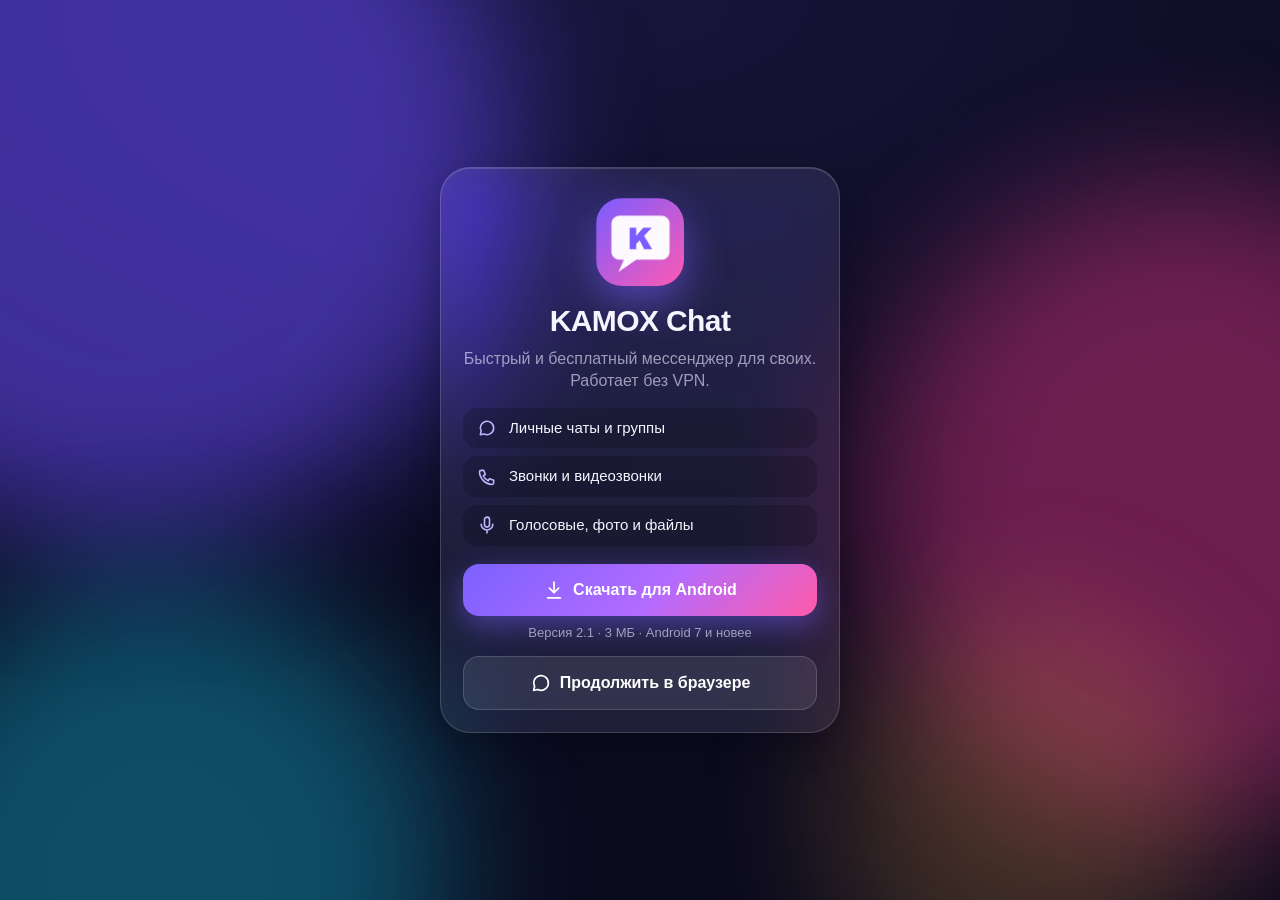
==== chat/index.html @ b4420bf5 "KAMOX Chat APK 2.1: Android находит iPhone-сервер школьного чата; кнопка «Чат без интернета» в iPhon" ====
<!doctype html>
<html lang="ru">
<head>
<meta charset="utf-8">
<meta name="viewport" content="width=device-width, initial-scale=1, viewport-fit=cover, interactive-widget=resizes-content">
<title>KAMOX Chat</title>
<meta name="theme-color" content="#0b0b1e">
<link rel="manifest" href="manifest.webmanifest">
<link rel="icon" href="icon-192.png">
<link rel="apple-touch-icon" href="icon-180.png">
<meta name="apple-mobile-web-app-capable" content="yes">
<meta name="mobile-web-app-capable" content="yes">
<meta name="apple-mobile-web-app-status-bar-style" content="black-translucent">
<meta name="apple-mobile-web-app-title" content="KAMOX Chat">
<link rel="stylesheet" href="app.css">
</head>
<body>
<!-- переливающийся фон -->
<div class="bg" aria-hidden="true"><i class="b1"></i><i class="b2"></i><i class="b3"></i><i class="b4"></i></div>

<!-- Начальный экран: веб или приложение -->
<section id="sWelcome" class="screen hidden">
  <div class="auth glass welcome">
    <div class="logo"><img src="icon-192.png" alt=""></div>
    <h1>KAMOX Chat</h1>
    <p class="muted">Быстрый и бесплатный мессенджер для своих. Работает без VPN.</p>
    <ul class="feats">
      <li><i data-ic="chat"></i>Личные чаты и группы</li>
      <li><i data-ic="phone"></i>Звонки и видеозвонки</li>
      <li><i data-ic="mic"></i>Голосовые, фото и файлы</li>
    </ul>
    <div id="wAndroid">
      <a class="btn" id="wApk" href="kamox-chat.apk" download="kamox-chat.apk" type="application/vnd.android.package-archive"><i data-ic="download"></i>Скачать для Android</a>
      <p class="muted small">Версия 2.1 · 3 МБ · Android 7 и новее</p>
      <div class="tip glass hidden" id="wInApp"><span class="grow">Вы открыли сайт внутри другого приложения — оно может не дать скачать файл. Откройте в Chrome:</span><a class="chip on" id="wChrome" href="#">Открыть</a></div>
      <ol class="steps hidden" id="wSteps">
        <li>Откройте скачанный файл <b>kamox-chat.apk</b> (шторка уведомлений или «Загрузки»)</li>
        <li>Если спросит — разрешите установку из этого источника</li>
        <li>Если появится Play Protect — «Подробнее» → «Всё равно установить»</li>
      </ol>
    </div>
    <p class="muted small hidden" id="wIos"><i data-ic="share"></i> На iPhone: «Поделиться» → «На экран Домой»</p>
    <button class="btn ghost" id="wWeb"><i data-ic="chat"></i>Продолжить в браузере</button>
  </div>
</section>

<!-- Аккаунт заблокирован -->
<section id="sBanned" class="screen hidden">
  <div class="auth glass">
    <div class="logo bannedIc"><i data-ic="block"></i></div>
    <h1>Аккаунт заблокирован</h1>
    <p class="muted">Администратор KAMOX Chat заблокировал этот аккаунт. Войти в него пока нельзя.</p>
    <button class="btn ghost" id="bannedOk">Понятно</button>
  </div>
</section>

<!-- Вход и регистрация -->
<section id="sAuth" class="screen hidden">
  <div class="auth glass">
    <div class="logo"><img src="icon-192.png" alt=""></div>
    <h1>KAMOX Chat</h1>
    <p class="muted">Мессенджер для своих</p>
    <div class="seg"><button class="segBtn on" data-mode="login">Вход</button><button class="segBtn" data-mode="register">Регистрация</button><span class="segThumb"></span></div>
    <form id="authForm" novalidate>
      <label><span>Ник</span><input id="aUser" autocomplete="username" autocapitalize="none" spellcheck="false" placeholder="например: ilya_2012" required></label>
      <label class="regOnly"><span>Имя</span><input id="aName" placeholder="как вас показывать" maxlength="40"></label>
      <label><span>Пароль</span><input id="aPass" type="password" autocomplete="current-password" minlength="6" required></label>
      <button class="btn" id="aBtn">Войти</button>
      <p class="err" id="aErr"></p>
    </form>
    <a class="btn ghost hidden" id="apkLink" href="kamox-chat.apk" download><i data-ic="download"></i>Скачать приложение для Android</a>
    <p class="muted small hidden" id="iosHint"><i data-ic="share"></i> На iPhone: «Поделиться» → «На экран Домой»</p>
    <button class="linkBtn small muted hidden" id="toWelcome">Скачать приложение · другие способы</button>
  </div>
</section>

<!-- Список чатов -->
<section id="sChats" class="screen hidden">
  <header class="top glass">
    <button class="avatarBtn" id="meBtn" aria-label="Профиль"></button>
    <h2>Чаты</h2>
    <button class="icon" id="newChatBtn" aria-label="Новый чат"><i data-ic="edit"></i></button>
  </header>
  <div class="list" id="chatScroll">
    <div id="notifTip" class="tip glass hidden"><i data-ic="bell"></i><span class="grow">Включите уведомления, чтобы не пропускать сообщения</span><button class="chip on" id="notifGo">Включить</button></div>
    <div id="installTip" class="tip glass hidden"></div>
    <div id="chatList"></div>
    <div id="emptyChats" class="empty hidden"><div class="emptyIc"><i data-ic="chat"></i></div><p>Пока нет чатов</p><span class="muted">Нажмите на карандаш вверху, чтобы найти друга по нику</span></div>
  </div>
</section>

<!-- Новый чат / группа -->
<section id="sNew" class="screen hidden">
  <header class="top glass">
    <button class="icon" data-back aria-label="Назад"><i data-ic="back"></i></button>
    <h2 id="newTitle">Новый чат</h2>
    <button class="icon accent hidden" id="groupNext" aria-label="Создать группу"><i data-ic="check"></i></button>
  </header>
  <div class="pad">
    <label class="search glass"><i data-ic="search"></i><input id="userSearch" placeholder="Поиск по нику" autocapitalize="none" spellcheck="false"></label>
    <button class="rowBtn glass" id="groupMode"><span class="rowIc"><i data-ic="users"></i></span><span class="grow">Создать группу</span><i data-ic="next" class="dim"></i></button>
    <input id="groupTitle" class="field glass hidden" placeholder="Название группы" maxlength="40">
    <div id="picked" class="picked"></div>
  </div>
  <div id="userList" class="list"></div>
</section>

<!-- Переписка -->
<section id="sChat" class="screen hidden">
  <header class="top glass">
    <button class="icon" data-back aria-label="Назад"><i data-ic="back"></i></button>
    <div class="chatHead" id="chatHead"></div>
    <button class="icon" id="callAudio" aria-label="Аудиозвонок"><i data-ic="phone"></i></button>
    <button class="icon" id="callVideo" aria-label="Видеозвонок"><i data-ic="video"></i></button>
  </header>
  <div id="msgs" class="msgs"></div>
  <div class="composer" id="composer">
    <button class="icon glass" id="attachBtn" aria-label="Прикрепить"><i data-ic="clip"></i></button>
    <input type="file" id="fileInput" hidden>
    <div class="inputWrap glass"><textarea id="msgInput" rows="1" placeholder="Сообщение"></textarea></div>
    <button class="icon send" id="sendBtn" aria-label="Отправить"><i data-ic="send"></i></button>
    <button class="icon glass" id="noteBtn" aria-label="Кружок"><i data-ic="circle"></i></button>
    <button class="icon glass" id="micBtn" aria-label="Голосовое"><i data-ic="mic"></i></button>
  </div>
  <div class="composer hidden" id="recBar">
    <button class="icon glass" id="recCancel" aria-label="Отмена"><i data-ic="trash"></i></button>
    <div class="inputWrap glass recInfo"><span class="recDot"></span><span id="recTime">0:00</span><span class="wave"><i></i><i></i><i></i><i></i><i></i><i></i><i></i></span></div>
    <button class="icon send" id="recSend" aria-label="Отправить"><i data-ic="send"></i></button>
  </div>
</section>

<!-- Настройки -->
<section id="sProfile" class="screen hidden">
  <header class="top glass">
    <button class="icon" data-back aria-label="Назад"><i data-ic="back"></i></button>
    <h2>Настройки</h2><span class="icon"></span>
  </header>
  <div class="pad center settings">
    <button class="bigAvatar" id="pAvatar"></button>
    <button class="chip" id="pAvatarBtn"><i data-ic="camera"></i>Сменить фото</button>
    <input type="file" id="avatarInput" accept="image/*" hidden>

    <p class="secTitle">Профиль</p>
    <div class="card glass">
      <label class="fieldLabel">Имя<input id="pName" class="field" maxlength="40"></label>
      <p class="muted small" id="pUser"></p>
      <label class="fieldLabel" id="pBioWrap">О себе<input id="pBio" class="field" maxlength="140" placeholder="Пара слов о себе"></label>
      <button class="rowBtn" id="pLink"><span class="rowIc blue"><i data-ic="link"></i></span><span class="grow">Моя ссылка<br><span class="dim small">Отправьте другу — он сразу найдёт вас</span></span><i data-ic="next" class="dim"></i></button>
      <button class="btn" id="pSave">Сохранить</button>
    </div>

    <p class="secTitle">Уведомления и звуки</p>
    <div class="card glass">
      <button class="rowBtn" id="pNotif"><span class="rowIc"><i data-ic="bell"></i></span><span class="grow">Уведомления</span><span class="dim small" id="pNotifState"></span></button>
      <div class="rowBtn"><span class="rowIc teal"><i data-ic="sound"></i></span><span class="grow">Звуки</span><button class="switch" data-set="sound" aria-label="Звуки"></button></div>
      <div class="rowBtn"><span class="rowIc orange"><i data-ic="vibrate"></i></span><span class="grow">Вибрация</span><button class="switch" data-set="vibro" aria-label="Вибрация"></button></div>
      <button class="rowBtn" id="pTestPush"><span class="rowIc blue"><i data-ic="send"></i></span><span class="grow">Проверить уведомление</span><i data-ic="next" class="dim"></i></button>
    </div>

    <p class="secTitle">Оформление</p>
    <div class="card glass">
      <p class="fieldLabel">Цвет</p>
      <div class="themes" id="themes"></div>
      <div class="rowBtn"><span class="rowIc pink"><i data-ic="sparkle"></i></span><span class="grow">Живой фон</span><button class="switch" data-set="anim" aria-label="Живой фон"></button></div>
      <p class="fieldLabel">Размер текста</p>
      <div class="seg mini" id="fontSeg"><button class="segBtn" data-font="s">Мелкий</button><button class="segBtn" data-font="m">Обычный</button><button class="segBtn" data-font="l">Крупный</button></div>
    </div>

    <p class="secTitle">Конфиденциальность</p>
    <div class="card glass">
      <button class="rowBtn" id="pPrivacy"><span class="rowIc teal"><i data-ic="shield"></i></span><span class="grow">Конфиденциальность<br><span class="dim small">Кто может писать, звонить, видеть «в сети»</span></span><i data-ic="next" class="dim"></i></button>
      <button class="rowBtn hidden" id="pAdmin"><span class="rowIc red"><i data-ic="shield"></i></span><span class="grow">Админ-панель<br><span class="dim small">Пользователи, группы, статистика</span></span><i data-ic="next" class="dim"></i></button>
      <button class="rowBtn hidden" id="pLocal"><span class="rowIc orange"><i data-ic="wifi"></i></span><span class="grow">Чат без интернета<br><span class="dim small">Общение рядом через Wi-Fi или точку доступа</span></span><i data-ic="next" class="dim"></i></button>
      <button class="rowBtn" id="pDevices"><span class="rowIc blue"><i data-ic="devices"></i></span><span class="grow">Устройства<br><span class="dim small">Вход на другом устройстве, завершение сеансов</span></span><i data-ic="next" class="dim"></i></button>
    </div>

    <p class="secTitle">Аккаунт</p>
    <div class="card glass">
      <button class="rowBtn" id="pPass"><span class="rowIc violet"><i data-ic="lock"></i></span><span class="grow">Сменить пароль</span><i data-ic="next" class="dim"></i></button>
      <div class="passBox hidden" id="passBox">
        <input id="newPass" class="field" type="password" placeholder="Новый пароль (от 6 символов)" autocomplete="new-password">
        <button class="btn" id="passSave">Сменить</button>
      </div>
      <button class="rowBtn danger" id="pLogout"><span class="rowIc red"><i data-ic="logout"></i></span><span class="grow">Выйти</span></button>
    </div>
    <p class="muted small">KAMOX Chat · версия <span id="appVer"></span></p>
  </div>
</section>

<!-- Профиль собеседника -->
<section id="sUser" class="screen hidden">
  <header class="top glass">
    <button class="icon" data-back aria-label="Назад"><i data-ic="back"></i></button>
    <h2>Профиль</h2><span class="icon"></span>
  </header>
  <div class="pad center settings">
    <div class="bigAvatar" id="uAvatar"></div>
    <div class="uHead"><h3 id="uName"></h3><p class="muted" id="uSeen"></p></div>
    <div class="uActions">
      <button class="uAct glass" id="uMsg"><i data-ic="chat"></i><span>Написать</span></button>
      <button class="uAct glass" id="uCall"><i data-ic="phone"></i><span>Звонок</span></button>
      <button class="uAct glass" id="uVideo"><i data-ic="video"></i><span>Видео</span></button>
    </div>
    <div class="card glass">
      <div class="infoRow"><span class="dim small">Ник</span><span id="uUser"></span></div>
      <div class="infoRow hidden" id="uBioRow"><span class="dim small">О себе</span><span id="uBio"></span></div>
    </div>
    <div class="card glass">
      <button class="rowBtn" id="uContact"><span class="rowIc teal"><i data-ic="userAdd"></i></span><span class="grow" id="uContactT">Добавить в контакты</span></button>
      <button class="rowBtn" id="uLink"><span class="rowIc blue"><i data-ic="link"></i></span><span class="grow">Скопировать ссылку на профиль</span></button>
      <button class="rowBtn danger" id="uBlock"><span class="rowIc red"><i data-ic="block"></i></span><span class="grow" id="uBlockT">Заблокировать</span></button>
    </div>
  </div>
</section>

<!-- Конфиденциальность -->
<section id="sPrivacy" class="screen hidden">
  <header class="top glass">
    <button class="icon" data-back aria-label="Назад"><i data-ic="back"></i></button>
    <h2>Конфиденциальность</h2><span class="icon"></span>
  </header>
  <div class="pad center settings">
    <p class="tip glass hidden" id="privOld">Эти настройки заработают после обновления базы данных (шаг 3).</p>
    <p class="secTitle">Кто может мне писать</p>
    <div class="card glass">
      <div class="seg mini" data-priv="allow_messages"><button class="segBtn" data-v="everyone">Все</button><button class="segBtn" data-v="contacts">Контакты</button><button class="segBtn" data-v="nobody">Никто</button></div>
      <p class="dim small cardNote">Тем, кому вы написали сами, ответить можно всегда.</p>
    </div>
    <p class="secTitle">Кто может мне звонить</p>
    <div class="card glass">
      <div class="seg mini" data-priv="allow_calls"><button class="segBtn" data-v="everyone">Все</button><button class="segBtn" data-v="contacts">Контакты</button><button class="segBtn" data-v="nobody">Никто</button></div>
    </div>
    <p class="secTitle">Кто может добавлять в группы</p>
    <div class="card glass">
      <div class="seg mini" data-priv="allow_groups"><button class="segBtn" data-v="everyone">Все</button><button class="segBtn" data-v="contacts">Контакты</button><button class="segBtn" data-v="nobody">Никто</button></div>
    </div>
    <p class="secTitle">Видимость</p>
    <div class="card glass">
      <div class="rowBtn"><span class="rowIc teal"><i data-ic="eye"></i></span><span class="grow">Показывать, когда я в сети<br><span class="dim small">Если выключить — у вас будет «был(а) недавно»</span></span><button class="switch" data-priv-sw="show_last_seen" aria-label="Показывать время в сети"></button></div>
      <div class="rowBtn"><span class="rowIc blue"><i data-ic="search"></i></span><span class="grow">Искать меня по началу ника<br><span class="dim small">Если выключить — найдут только по нику целиком</span></span><button class="switch" data-priv-sw="searchable" aria-label="Поиск по началу ника"></button></div>
    </div>
    <p class="secTitle">Чёрный список</p>
    <div class="card glass" id="blockList"></div>
  </div>
</section>

<!-- Устройства -->
<section id="sDevices" class="screen hidden">
  <header class="top glass">
    <button class="icon" data-back aria-label="Назад"><i data-ic="back"></i></button>
    <h2>Устройства</h2><span class="icon"></span>
  </header>
  <div class="pad center settings">
    <div class="card glass">
      <button class="btn" id="devAdd"><i data-ic="qr"></i>Добавить устройство</button>
      <div class="qrBox hidden" id="devQrBox">
        <div class="qr" id="devQr"></div>
        <p class="small muted">Наведите камеру другого телефона на этот код — откроется KAMOX Chat с уже вписанным ником. Останется ввести пароль.</p>
        <p class="small dim devLink" id="devLink"></p>
        <button class="chip" id="devCopy"><i data-ic="link"></i>Скопировать ссылку</button>
      </div>
    </div>
    <p class="secTitle">Это устройство</p>
    <div class="card glass" id="devThis"></div>
    <p class="secTitle">Другие устройства</p>
    <div class="card glass" id="devOthers"></div>
    <button class="btn ghost dangerBtn" id="devKill"><i data-ic="logout"></i>Завершить все другие сеансы</button>
  </div>
</section>

<!-- Админ-панель -->
<section id="sAdmin" class="screen hidden">
  <header class="top glass">
    <button class="icon" data-back aria-label="Назад"><i data-ic="back"></i></button>
    <h2>Админ-панель</h2>
    <button class="icon" id="admReload" aria-label="Обновить"><i data-ic="refresh"></i></button>
  </header>
  <div class="list admin">
    <div class="admStats" id="admStats"></div>
    <div class="seg mini" id="admTabs"><button class="segBtn on" data-tab="users">Пользователи</button><button class="segBtn" data-tab="groups">Группы</button></div>
    <label class="search glass"><i data-ic="search"></i><input id="admSearch" placeholder="Поиск по нику, имени, названию" autocapitalize="none" spellcheck="false"></label>
    <p class="dim small cardNote">Тексты сообщений, фото и файлы здесь не показываются — только служебные сведения.</p>
    <div id="admList"></div>
  </div>
</section>

<!-- Звонок -->
<section id="sCall" class="call hidden">
  <video id="remoteVideo" autoplay playsinline muted></video>
  <canvas id="remoteCanvas"></canvas>
  <video id="localVideo" autoplay playsinline muted></video>
  <audio id="remoteAudio" autoplay playsinline></audio>
  <div class="callInfo">
    <div class="ring"><div class="bigAvatar" id="callAvatar"></div></div>
    <h2 id="callName"></h2>
    <p id="callState" class="muted"></p>
  </div>
  <div class="callBtns">
    <button class="round glass" id="callMute" aria-label="Микрофон"><i data-ic="mic"></i></button>
    <button class="round glass" id="callCam" aria-label="Камера"><i data-ic="video"></i></button>
    <button class="round glass" id="callFlip" aria-label="Сменить камеру"><i data-ic="flip"></i></button>
    <button class="round accept hidden" id="callAccept" aria-label="Принять"><i data-ic="phone"></i></button>
    <button class="round hang" id="callHang" aria-label="Завершить"><i data-ic="hangup"></i></button>
  </div>
</section>

<!-- Запись кружка -->
<div id="noteRec" class="noteRec hidden">
  <div class="noteWrap" id="noteWrap"><video id="notePrev" autoplay playsinline muted></video>
    <svg class="noteRing" viewBox="0 0 100 100"><circle id="noteRing" cx="50" cy="50" r="48"/></svg></div>
  <p class="noteTime"><span class="recDot"></span><span id="noteTime">0:00</span></p>
  <div class="noteBtns">
    <button class="round glass" id="noteCancel" aria-label="Отменить"><i data-ic="trash"></i></button>
    <button class="round glass" id="noteFlip" aria-label="Сменить камеру"><i data-ic="flip"></i></button>
    <button class="round sendRound" id="noteSend" aria-label="Отправить"><i data-ic="send"></i></button>
  </div>
</div>

<div id="viewer" class="viewer hidden"><img id="viewerImg" alt=""></div>
<div id="toast" class="toast glass hidden"></div>
<div id="netBar" class="netBar glass hidden"><span class="spin"></span><span id="netText">Нет связи с сервером. Переподключаюсь…</span><button class="chip on hidden" id="netLocal">Чат без интернета</button></div>

<script src="supabase.js"></script>
<script src="app.js"></script>
</body>
</html>
---- chat/app.css ----
/* KAMOX Chat — стеклянный дизайн в духе iOS */
:root {
  --base: #0b0b1e;
  --text: #f6f5ff; --muted: rgba(235, 232, 255, .62); --dim: rgba(235, 232, 255, .38);
  --glass: rgba(255, 255, 255, .085); --glass2: rgba(255, 255, 255, .14); --edge: rgba(255, 255, 255, .16);
  --violet: #7b61ff; --pink: #ff5aa8; --cyan: #2fd3f5; --green: #34d399; --red: #ff5b6e;
  --grad: linear-gradient(135deg, #7b61ff 0%, #b36bff 55%, #ff5aa8 100%);
  --safeT: env(safe-area-inset-top); --safeB: env(safe-area-inset-bottom);
  --blur: blur(24px) saturate(170%);
}
* { box-sizing: border-box; -webkit-tap-highlight-color: transparent; }
html, body { margin: 0; height: 100%; background: var(--base); color: var(--text); overflow: hidden;
  font: 16px/1.38 -apple-system, BlinkMacSystemFont, "SF Pro Text", "Segoe UI", Roboto, "Helvetica Neue", sans-serif; -webkit-font-smoothing: antialiased; }
button { font: inherit; color: inherit; background: none; border: 0; cursor: pointer; padding: 0; }
input, textarea { font: inherit; color: var(--text); }
::placeholder { color: var(--dim); }
.hidden { display: none !important; }
.muted { color: var(--muted); } .dim { color: var(--dim); } .small { font-size: 13px; } .grow { flex: 1; min-width: 0; }

/* значки */
svg.ic { width: 22px; height: 22px; flex: none; display: block; }
.small svg.ic, .chip svg.ic, .s svg.ic { width: 16px; height: 16px; display: inline-block; vertical-align: -3px; }

/* живой фон: цветные пятна плавно движутся под стеклом */
.bg { position: fixed; inset: 0; overflow: hidden; z-index: 0; background: radial-gradient(120% 90% at 50% 0%, #17153a 0%, var(--base) 60%); }
.bg i { position: absolute; border-radius: 50%; filter: blur(70px); opacity: .55; will-change: transform; }
.bg .b1 { width: 60vmax; height: 60vmax; left: -20vmax; top: -18vmax; background: #6b4dff; animation: f1 22s ease-in-out infinite alternate; }
.bg .b2 { width: 50vmax; height: 50vmax; right: -18vmax; top: 20vh; background: #ff3d9a; opacity: .4; animation: f2 26s ease-in-out infinite alternate; }
.bg .b3 { width: 45vmax; height: 45vmax; left: -10vmax; bottom: -20vmax; background: #14c8ee; opacity: .35; animation: f3 30s ease-in-out infinite alternate; }
.bg .b4 { width: 30vmax; height: 30vmax; right: 5vmax; bottom: -8vmax; background: #ffae42; opacity: .22; animation: f1 34s ease-in-out infinite alternate-reverse; }
@keyframes f1 { to { transform: translate(18vmax, 14vmax) scale(1.15); } }
@keyframes f2 { to { transform: translate(-16vmax, 12vmax) scale(.9); } }
@keyframes f3 { to { transform: translate(14vmax, -16vmax) scale(1.1); } }

/* стекло */
.glass { background: var(--glass); -webkit-backdrop-filter: var(--blur); backdrop-filter: var(--blur);
  border: 1px solid var(--edge); box-shadow: inset 0 1px 0 rgba(255, 255, 255, .14), 0 10px 30px rgba(5, 3, 20, .25); }

/* экраны */
.screen { position: fixed; inset: 0; z-index: 1; display: flex; flex-direction: column; max-width: 760px; margin: 0 auto; }
.screen.enter { animation: slideIn .28s cubic-bezier(.2, .8, .2, 1); }
@keyframes slideIn { from { transform: translateX(26px); opacity: 0; } }
.pad { padding: 12px 14px; } .center { display: flex; flex-direction: column; align-items: center; gap: 14px; overflow-y: auto; }

/* шапка */
/* шапка — плавающая «таблетка» со скруглёнными краями */
.top { display: flex; align-items: center; gap: 6px; margin: calc(8px + var(--safeT)) 10px 2px; padding: 6px 8px; min-height: 58px;
  border-radius: 29px; position: relative; z-index: 2; animation: drop .45s cubic-bezier(.2, .9, .3, 1.15); }
.top h2 { padding-left: 4px; }
.top h2 { flex: 1; margin: 0; font-size: 22px; font-weight: 750; letter-spacing: -.3px; }
.icon { width: 42px; height: 42px; border-radius: 50%; display: grid; place-items: center; flex: none; color: var(--text); transition: transform .15s, background .2s; }
.icon:active { transform: scale(.9); background: var(--glass2); }
.icon.accent { background: var(--grad); }
.avatarBtn { width: 40px; height: 40px; flex: none; border-radius: 50%; }
.chatHead { flex: 1; display: flex; align-items: center; gap: 10px; min-width: 0; }
.chatHead .t { font-weight: 700; white-space: nowrap; overflow: hidden; text-overflow: ellipsis; }
.chatHead .s { font-size: 13px; color: var(--muted); }
.chatHead .s.on { color: var(--green); }

/* аватарки */
.av { width: 52px; height: 52px; border-radius: 50%; flex: none; display: grid; place-items: center; font-weight: 750; color: #fff; font-size: 20px;
  background-size: cover; background-position: center; position: relative; box-shadow: inset 0 0 0 1px rgba(255, 255, 255, .18); }
.av.sm { width: 40px; height: 40px; font-size: 16px; }
.av .online { position: absolute; right: 0; bottom: 0; width: 13px; height: 13px; border-radius: 50%; background: var(--green); border: 2.5px solid #1a1838; }
.bigAvatar { width: 116px; height: 116px; border-radius: 50%; display: grid; place-items: center; font-size: 46px; font-weight: 800; color: #fff;
  background-size: cover; background-position: center; box-shadow: 0 0 0 4px rgba(255, 255, 255, .12), 0 20px 50px rgba(123, 97, 255, .45); }

/* вход */
.auth { margin: auto; width: min(400px, calc(100% - 28px)); padding: 30px 22px 22px; text-align: center; border-radius: 30px; position: relative; z-index: 1; }
.logo { width: 88px; height: 88px; margin: 0 auto 14px; border-radius: 26px; overflow: hidden; box-shadow: 0 16px 40px rgba(123, 97, 255, .55); }
.logo img { width: 100%; height: 100%; display: block; }
.auth h1 { margin: 0; font-size: 30px; letter-spacing: -.6px; }
.auth > p { margin: 4px 0 20px; }
.seg { position: relative; display: flex; background: rgba(0, 0, 0, .22); border-radius: 14px; padding: 4px; margin-bottom: 16px; }
.segBtn { flex: 1; padding: 10px; border-radius: 11px; color: var(--muted); font-weight: 650; position: relative; z-index: 1; transition: color .25s; }
.segBtn.on { color: #fff; }
.segThumb { position: absolute; top: 4px; bottom: 4px; left: 4px; width: calc(50% - 4px); border-radius: 11px; background: var(--glass2);
  box-shadow: inset 0 1px 0 rgba(255, 255, 255, .25), 0 4px 14px rgba(0, 0, 0, .25); transition: transform .3s cubic-bezier(.2, .8, .2, 1); }
.seg.reg .segThumb { transform: translateX(100%); }
form label { display: block; text-align: left; margin-bottom: 12px; }
form label span, .fieldLabel { font-size: 13px; color: var(--muted); padding-left: 4px; }
form input, .field { display: block; width: 100%; margin-top: 6px; padding: 14px 16px; border-radius: 16px; border: 1px solid var(--edge);
  background: rgba(0, 0, 0, .2); outline: none; transition: border-color .2s, box-shadow .2s; }
form input:focus, .field:focus { border-color: rgba(167, 139, 255, .8); box-shadow: 0 0 0 4px rgba(123, 97, 255, .2); }
.btn { display: flex; align-items: center; justify-content: center; gap: 8px; width: 100%; padding: 15px; border-radius: 16px; background: var(--grad); color: #fff;
  font-weight: 700; font-size: 16px; text-decoration: none; margin-top: 8px; box-shadow: 0 10px 28px rgba(123, 97, 255, .45); transition: transform .15s, opacity .2s; }
.btn:active { transform: scale(.97); } .btn:disabled { opacity: .5; }
.btn.ghost { background: var(--glass); border: 1px solid var(--edge); box-shadow: none; }
.err { color: var(--red); min-height: 20px; font-size: 14px; margin: 8px 0 0; }
.welcome > p { margin: 6px 0 16px; }
.feats { list-style: none; padding: 0; margin: 0 0 18px; text-align: left; display: grid; gap: 8px; }
.feats li { display: flex; align-items: center; gap: 12px; padding: 10px 14px; border-radius: 14px; background: rgba(0, 0, 0, .18); font-size: 15px; }
.feats svg.ic { width: 20px; height: 20px; color: #c4b5ff; flex: none; }
.welcome .small { margin: 8px 0 6px; }
.welcome .tip { margin: 10px 0; text-align: left; }
.steps { text-align: left; margin: 10px 0 6px; padding: 12px 14px 12px 32px; border-radius: 14px; background: rgba(0, 0, 0, .18); font-size: 14px; line-height: 1.45; }
.steps li + li { margin-top: 6px; }
#wWeb { margin-top: 14px; }
#wIos { display: flex; align-items: center; justify-content: center; gap: 6px; margin: 4px 0 6px; }
.linkBtn { display: block; margin: 14px auto 0; text-decoration: underline; text-underline-offset: 3px; }
#iosHint { display: flex; align-items: center; justify-content: center; gap: 6px; margin: 14px 0 0; }

/* списки */
.list { flex: 1; overflow-y: auto; padding: 8px 8px calc(16px + var(--safeB)); position: relative; z-index: 1; }
.item { display: flex; align-items: center; gap: 12px; padding: 10px 10px; width: 100%; text-align: left; border-radius: 20px; transition: background .2s, transform .15s; }
.item:active { transform: scale(.985); background: var(--glass); }
@media (hover: hover) { .item:hover { background: var(--glass); } }
.item.sel { background: rgba(123, 97, 255, .22); }
.item .mid { flex: 1; min-width: 0; }
.item .t { font-weight: 650; font-size: 16.5px; white-space: nowrap; overflow: hidden; text-overflow: ellipsis; }
.item .s { color: var(--muted); font-size: 14.5px; white-space: nowrap; overflow: hidden; text-overflow: ellipsis; display: flex; align-items: center; gap: 5px; }
.item .side { font-size: 12.5px; color: var(--dim); display: flex; flex-direction: column; align-items: flex-end; gap: 6px; }
.badge { background: var(--grad); color: #fff; border-radius: 12px; min-width: 22px; height: 22px; padding: 0 7px; font-size: 12.5px; font-weight: 750;
  display: grid; place-items: center; box-shadow: 0 4px 12px rgba(255, 90, 168, .4); }
.check { width: 26px; height: 26px; border-radius: 50%; border: 2px solid var(--edge); flex: none; display: grid; place-items: center; }
.item.sel .check { background: var(--grad); border-color: transparent; }
.empty { text-align: center; margin-top: 22vh; padding: 0 30px; }
.empty p { font-size: 20px; font-weight: 700; margin: 16px 0 6px; }
.emptyIc { width: 84px; height: 84px; margin: 0 auto; border-radius: 28px; display: grid; place-items: center; background: var(--glass); border: 1px solid var(--edge); }
.emptyIc svg.ic { width: 38px; height: 38px; color: #c4b5ff; }
.chip { display: inline-flex; align-items: center; gap: 6px; padding: 8px 14px; border-radius: 20px; background: var(--glass2); font-size: 14px; font-weight: 600; }
.chip.on { background: var(--grad); }
.search { display: flex; align-items: center; gap: 10px; padding: 0 14px; border-radius: 16px; color: var(--muted); }
.search input { flex: 1; border: 0; background: none; outline: none; padding: 13px 0; }
.rowBtn { display: flex; align-items: center; gap: 12px; width: 100%; padding: 10px 12px; border-radius: 16px; margin-top: 10px; text-align: left; font-weight: 600; }
.card .rowBtn { margin: 0; } .rowBtn.danger { color: var(--red); }
.rowIc { width: 34px; height: 34px; border-radius: 10px; background: var(--grad); display: grid; place-items: center; flex: none; color: #fff; }
.rowIc svg.ic { width: 19px; height: 19px; } .rowIc.red { background: linear-gradient(135deg, #ff5b6e, #ff8a5b); }
#groupMode.on .rowIc { background: var(--green); }
.picked { display: flex; flex-wrap: wrap; gap: 6px; margin-top: 10px; }
.picked span { background: rgba(123, 97, 255, .3); padding: 5px 12px; border-radius: 14px; font-size: 13px; font-weight: 600; }
.tip { margin: 2px 2px 8px; padding: 10px 12px; border-radius: 18px; font-size: 14px; display: flex; gap: 10px; align-items: center; }
.tip > svg.ic { color: #c4b5ff; }
.card { width: min(440px, 100%); border-radius: 22px; padding: 14px; display: flex; flex-direction: column; gap: 4px; }
.card .field { margin-bottom: 4px; }

/* переписка */
.msgs { flex: 1; overflow-y: auto; padding: 12px 10px 8px; display: flex; flex-direction: column; gap: 4px; position: relative; z-index: 1; }
.day { align-self: center; font-size: 12.5px; font-weight: 600; color: var(--muted); padding: 4px 12px; border-radius: 12px; margin: 10px 0 6px;
  background: rgba(255, 255, 255, .08); -webkit-backdrop-filter: blur(12px); backdrop-filter: blur(12px); }
.sys { align-self: center; font-size: 13px; color: var(--muted); margin: 4px 0; text-align: center; }
.m { max-width: 78%; padding: 8px 12px 6px; border-radius: 20px 20px 20px 6px; align-self: flex-start; word-wrap: break-word; white-space: pre-wrap; position: relative;
  background: rgba(255, 255, 255, .11); border: 1px solid rgba(255, 255, 255, .12); -webkit-backdrop-filter: blur(14px); backdrop-filter: blur(14px); }
/* анимации новых сообщений: своё «вылетает» из поля ввода, чужое «вплывает» слева */
.m.new { animation: recvIn .42s cubic-bezier(.2, .9, .3, 1.25); transform-origin: left bottom; }
.m.me.new { animation: sendFly .5s cubic-bezier(.2, .9, .3, 1.2); transform-origin: right bottom; }
@keyframes sendFly { 0% { transform: translate(-10px, 60px) scale(.55); opacity: 0; } 60% { opacity: 1; } }
@keyframes recvIn { 0% { transform: translateX(-24px) scale(.8); opacity: 0; } }
.m.me.new::after { content: ''; position: absolute; inset: -2px; border-radius: inherit; pointer-events: none;
  box-shadow: 0 0 0 0 rgba(255, 90, 168, .6); animation: glow .7s ease-out .15s; }
@keyframes glow { to { box-shadow: 0 0 0 14px rgba(255, 90, 168, 0); } }
.msgs .day, .msgs .sys { animation: fadeIn .4s ease; } @keyframes fadeIn { from { opacity: 0; } }
.m.me { align-self: flex-end; border-radius: 20px 20px 6px 20px; background: var(--grad); border-color: rgba(255, 255, 255, .2);
  box-shadow: 0 6px 18px rgba(123, 97, 255, .3); -webkit-backdrop-filter: none; backdrop-filter: none; }
.m .who { font-size: 13px; font-weight: 700; color: #c9b8ff; margin-bottom: 2px; }
.m .time { font-size: 11px; color: rgba(255, 255, 255, .62); float: right; margin: 8px 0 -3px 10px; }
.m.media { padding: 4px; } .m.media .time { position: absolute; right: 10px; bottom: 9px; background: rgba(0, 0, 0, .45); padding: 2px 7px; border-radius: 9px; margin: 0; }
.m img.ph { display: block; max-width: 100%; width: 270px; max-height: 360px; object-fit: cover; border-radius: 17px; background: rgba(255, 255, 255, .06); min-height: 120px; cursor: zoom-in; }
.m .file { display: flex; gap: 11px; align-items: center; color: var(--text); text-decoration: none; padding: 2px 0; }
.m .file .fi { width: 44px; height: 44px; border-radius: 14px; background: rgba(255, 255, 255, .2); display: grid; place-items: center; flex: none; }
.m .voice { display: flex; align-items: center; gap: 10px; min-width: 210px; padding: 2px 0; }
.m .voice .play { width: 40px; height: 40px; border-radius: 50%; background: rgba(255, 255, 255, .95); color: #6a4dff; display: grid; place-items: center; flex: none; }
.m .voice .play svg.ic { width: 18px; height: 18px; }
.m .voice .bar { flex: 1; height: 26px; display: flex; align-items: center; gap: 2px; }
.m .voice .bar b { flex: 1; border-radius: 2px; background: rgba(255, 255, 255, .35); }
.m .voice .bar b.p { background: #fff; }
.m .voice .dur { font-size: 12px; color: rgba(255, 255, 255, .8); min-width: 30px; }
.m.k-call { display: flex; align-items: center; gap: 8px; } .m.k-call .time { margin-top: 0; }
@keyframes pop { from { transform: translateY(8px) scale(.96); opacity: 0; } }

/* поле ввода */
.composer { display: flex; align-items: flex-end; gap: 8px; padding: 8px 10px calc(8px + var(--safeB)); position: relative; z-index: 2; }
.inputWrap { flex: 1; border-radius: 22px; display: flex; align-items: center; min-height: 44px; }
#msgInput { flex: 1; resize: none; max-height: 130px; padding: 11px 16px; border: 0; background: none; outline: none; line-height: 1.32; }
.composer .icon.glass { width: 44px; height: 44px; }
.icon.send { width: 44px; height: 44px; background: var(--grad); color: #fff; box-shadow: 0 6px 18px rgba(123, 97, 255, .45); }
.icon.send svg.ic { width: 20px; height: 20px; transform: translateX(1px); }
.icon.send.fly svg.ic { animation: planeFly .45s cubic-bezier(.4, 0, .2, 1); }
@keyframes planeFly { 45% { transform: translate(16px, -16px) scale(.6); opacity: 0; } 46% { transform: translate(-14px, 14px) scale(.6); opacity: 0; } 100% { transform: translateX(1px); opacity: 1; } }
.icon.send, #micBtn { animation: popIn .25s cubic-bezier(.2, .9, .3, 1.4); }
@keyframes popIn { from { transform: scale(.4) rotate(-30deg); opacity: 0; } }
.inputWrap { transition: box-shadow .25s, border-color .25s; }
.inputWrap:focus-within { border-color: rgba(167, 139, 255, .7); box-shadow: 0 0 0 4px rgba(123, 97, 255, .18), inset 0 1px 0 rgba(255, 255, 255, .14); }
.animList .item { animation: listIn .4s cubic-bezier(.2, .9, .3, 1.1) backwards; }
.animList .item:nth-child(2) { animation-delay: .03s; } .animList .item:nth-child(3) { animation-delay: .06s; } .animList .item:nth-child(4) { animation-delay: .09s; } .animList .item:nth-child(5) { animation-delay: .12s; }
@keyframes listIn { from { transform: translateY(12px); opacity: 0; } }
.recInfo { gap: 10px; padding: 0 16px; font-variant-numeric: tabular-nums; }
.recDot { width: 10px; height: 10px; border-radius: 50%; background: var(--red); box-shadow: 0 0 12px var(--red); animation: blink 1s infinite; }
.wave { display: flex; gap: 3px; align-items: center; height: 22px; margin-left: auto; }
.wave i { width: 3px; border-radius: 2px; background: var(--muted); animation: wave 1s ease-in-out infinite; }
.wave i:nth-child(2n) { animation-delay: .15s; } .wave i:nth-child(3n) { animation-delay: .3s; }
@keyframes wave { 0%, 100% { height: 5px; } 50% { height: 20px; } }
@keyframes blink { 50% { opacity: .25; } }

/* звонок */
.call { position: fixed; inset: 0; z-index: 20; display: flex; flex-direction: column; align-items: center; justify-content: space-between;
  padding: calc(60px + var(--safeT)) 0 calc(44px + var(--safeB)); background: rgba(8, 6, 26, .55); -webkit-backdrop-filter: blur(40px) saturate(160%); backdrop-filter: blur(40px) saturate(160%); }
.call video#remoteVideo { position: absolute; inset: 0; width: 100%; height: 100%; object-fit: cover; background: #000; display: none; }
.call video#localVideo { position: absolute; right: 14px; top: calc(14px + var(--safeT)); width: 108px; height: 150px; object-fit: cover; border-radius: 18px;
  background: #000; display: none; z-index: 3; border: 1px solid var(--edge); box-shadow: 0 10px 30px rgba(0, 0, 0, .4); }
.call.video video { display: block !important; } .call.video .callInfo { opacity: 0; }
.callInfo { text-align: center; z-index: 1; } .callInfo h2 { margin: 22px 0 4px; font-size: 28px; letter-spacing: -.4px; }
.ring { border-radius: 50%; padding: 10px; animation: ring 2s ease-out infinite; }
@keyframes ring { 0% { box-shadow: 0 0 0 0 rgba(167, 139, 255, .5); } 100% { box-shadow: 0 0 0 40px rgba(167, 139, 255, 0); } }
.callBtns { display: flex; gap: 22px; z-index: 3; }
.round { width: 68px; height: 68px; border-radius: 50%; display: grid; place-items: center; color: #fff; transition: transform .15s; }
.round:active { transform: scale(.9); } .round svg.ic { width: 28px; height: 28px; }
.round.off { background: #fff; color: #17153a; }
.round.hang { background: var(--red); box-shadow: 0 10px 30px rgba(255, 91, 110, .5); }
.round.accept { background: var(--green); box-shadow: 0 10px 30px rgba(52, 211, 153, .5); animation: bounce 1.2s infinite; }
@keyframes bounce { 50% { transform: translateY(-6px); } }

/* прочее */
.viewer { position: fixed; inset: 0; z-index: 30; background: rgba(0, 0, 0, .8); -webkit-backdrop-filter: blur(20px); backdrop-filter: blur(20px); display: grid; place-items: center; }
.viewer img { max-width: 100%; max-height: 100%; }
.toast { position: fixed; left: 50%; top: calc(12px + var(--safeT)); transform: translateX(-50%); z-index: 40; padding: 12px 18px; border-radius: 20px;
  max-width: 92vw; font-size: 15px; font-weight: 550; animation: drop .3s cubic-bezier(.2, .9, .3, 1.2); background: rgba(40, 34, 80, .7); }
@keyframes drop { from { transform: translate(-50%, -20px); opacity: 0; } }

/* ---------- настройки ---------- */
.settings { padding-bottom: calc(30px + var(--safeB)); }
.secTitle { align-self: stretch; width: min(440px, 100%); margin: 10px auto -6px; padding-left: 16px; font-size: 13px; font-weight: 700; letter-spacing: .5px; text-transform: uppercase; color: var(--dim); }
.card .rowBtn + .rowBtn, .card .rowBtn + .passBox { border-top: 1px solid rgba(255, 255, 255, .07); border-radius: 0; }
.rowIc.teal { background: linear-gradient(135deg, #14c8ee, #10b3a3); } .rowIc.orange { background: linear-gradient(135deg, #ffae42, #ff6b6b); }
.rowIc.blue { background: linear-gradient(135deg, #3b82f6, #2fd3f5); } .rowIc.pink { background: linear-gradient(135deg, #ff5aa8, #b36bff); }
.rowIc.violet { background: linear-gradient(135deg, #7b61ff, #3b82f6); }
.switch { width: 52px; height: 32px; border-radius: 16px; background: rgba(255, 255, 255, .18); position: relative; flex: none; transition: background .25s; }
.switch::after { content: ''; position: absolute; left: 3px; top: 3px; width: 26px; height: 26px; border-radius: 50%; background: #fff; box-shadow: 0 2px 6px rgba(0, 0, 0, .3); transition: transform .25s cubic-bezier(.2, .8, .2, 1.2); }
.switch.on { background: var(--green); } .switch.on::after { transform: translateX(20px); }
.themes { display: flex; gap: 12px; padding: 8px 4px 12px; flex-wrap: wrap; }
.themes button { width: 46px; height: 46px; border-radius: 50%; position: relative; transition: transform .2s; box-shadow: inset 0 0 0 2px rgba(255, 255, 255, .2); }
.themes button.on { transform: scale(1.12); box-shadow: 0 0 0 3px var(--base), 0 0 0 5px #fff; }
.themes button span { position: absolute; left: 50%; top: 52px; transform: translateX(-50%); font-size: 11px; color: var(--muted); white-space: nowrap; }
.themes { padding-bottom: 26px; }
.seg.mini { margin: 6px 0 4px; } .seg.mini .segBtn { padding: 8px; font-size: 14px; }
.seg.mini .segBtn.on { background: var(--glass2); box-shadow: inset 0 1px 0 rgba(255, 255, 255, .25); }
.passBox { display: flex; flex-direction: column; gap: 4px; padding: 8px 2px; }

/* ---------- цветовые темы ---------- */
html[data-theme="ocean"] { --grad: linear-gradient(135deg, #2fd3f5 0%, #3b82f6 55%, #6366f1 100%); }
html[data-theme="ocean"] .bg .b1 { background: #1d6bff; } html[data-theme="ocean"] .bg .b2 { background: #14c8ee; } html[data-theme="ocean"] .bg .b3 { background: #10b981; }
html[data-theme="sunset"] { --grad: linear-gradient(135deg, #ff8a3d 0%, #ff5a6e 55%, #e0408f 100%); }
html[data-theme="sunset"] .bg .b1 { background: #ff6b3d; } html[data-theme="sunset"] .bg .b2 { background: #e83e8c; } html[data-theme="sunset"] .bg .b3 { background: #8b5cf6; }
html[data-theme="mint"] { --grad: linear-gradient(135deg, #34d399 0%, #10b3a3 55%, #0ea5e9 100%); }
html[data-theme="mint"] .bg .b1 { background: #10b981; } html[data-theme="mint"] .bg .b2 { background: #0ea5e9; } html[data-theme="mint"] .bg .b3 { background: #84cc16; }
html[data-theme="ruby"] { --grad: linear-gradient(135deg, #ff3d5a 0%, #d6246e 55%, #8b1d6b 100%); }
html[data-theme="ruby"] .bg .b1 { background: #e11d48; } html[data-theme="ruby"] .bg .b2 { background: #9d174d; } html[data-theme="ruby"] .bg .b3 { background: #f59e0b; }
html.noanim .bg i { animation: none; }
html[data-font="s"] body { font-size: 14.5px; } html[data-font="l"] body { font-size: 18px; }
html[data-font="s"] .m { font-size: 14.5px; } html[data-font="l"] .m { font-size: 18px; }

/* ---------- полоса «нет связи» ---------- */
.netBar { position: fixed; left: 50%; bottom: calc(80px + var(--safeB)); transform: translateX(-50%); z-index: 35; display: flex; align-items: center; gap: 10px;
  padding: 10px 16px; border-radius: 22px; font-size: 14px; font-weight: 600; background: rgba(60, 20, 40, .75); white-space: nowrap; animation: drop .3s; }
.spin { width: 16px; height: 16px; border-radius: 50%; border: 2.5px solid rgba(255, 255, 255, .3); border-top-color: #fff; animation: spin .8s linear infinite; }
@keyframes spin { to { transform: rotate(360deg); } }

/* ---------- звонок: своё видео в углу сразу, чужое — во весь экран, когда придёт ---------- */
#remoteCanvas { position: absolute; inset: 0; width: 100%; height: 100%; object-fit: cover; background: #000; display: none; }
.call.relayvid #remoteCanvas { display: block; } .call.relayvid video#remoteVideo { display: none !important; }
.call.selfcam video#localVideo { display: block !important; }
.call #callFlip { display: none; } .call.selfcam #callFlip { display: grid; }
.center > * { flex-shrink: 0; }

/* кружки */
.m.note, .m.me.note { background: none !important; border: 0; box-shadow: none; padding: 0; -webkit-backdrop-filter: none; backdrop-filter: none; }
.m.note::after { display: none; }
.vnote { position: relative; width: 220px; height: 220px; border-radius: 50%; overflow: hidden; cursor: pointer; background: rgba(255, 255, 255, .07);
  box-shadow: 0 10px 30px rgba(0, 0, 0, .35); }
.vnote video { width: 100%; height: 100%; object-fit: cover; display: block; }
.vring, .noteRing { position: absolute; inset: 0; width: 100%; height: 100%; transform: rotate(-90deg); pointer-events: none; }
.vring circle, .noteRing circle { fill: none; stroke-width: 2.6; stroke-linecap: round; stroke-dasharray: 301.6; stroke-dashoffset: 301.6; }
.vring circle { stroke: rgba(255, 255, 255, .95); }
.vplay { position: absolute; inset: 0; display: grid; place-items: center; transition: opacity .2s; }
.vplay svg.ic { width: 46px; height: 46px; padding: 13px; border-radius: 50%; background: rgba(0, 0, 0, .42); -webkit-backdrop-filter: blur(8px); backdrop-filter: blur(8px); }
.vnote.on .vplay { opacity: 0; }
.vdur { position: absolute; left: 50%; bottom: 12px; transform: translateX(-50%); background: rgba(0, 0, 0, .45); font-size: 12px; padding: 2px 8px; border-radius: 9px; }
.m.note .time { position: absolute; right: 4px; bottom: 4px; background: rgba(0, 0, 0, .45); padding: 2px 7px; border-radius: 9px; margin: 0; }
.noteRec { position: fixed; inset: 0; z-index: 30; display: flex; flex-direction: column; align-items: center; justify-content: center; gap: 18px;
  background: rgba(8, 6, 20, .72); -webkit-backdrop-filter: blur(22px); backdrop-filter: blur(22px); animation: fadeIn .2s; }
.noteWrap { position: relative; width: min(78vw, 340px); aspect-ratio: 1; border-radius: 50%; overflow: hidden; box-shadow: 0 20px 70px rgba(123, 97, 255, .55); }
#notePrev { width: 100%; height: 100%; object-fit: cover; transform: scaleX(-1); background: #000; }
.noteWrap.back #notePrev { transform: none; }
.noteRing circle { stroke: var(--pink); stroke-width: 3; transition: stroke-dashoffset .1s linear; }
.noteTime { display: flex; align-items: center; gap: 8px; margin: 0; font-size: 18px; font-variant-numeric: tabular-nums; }
.noteBtns { display: flex; gap: 26px; }
.round.sendRound { background: var(--grad); box-shadow: 0 10px 28px rgba(123, 97, 255, .5); }

/* профиль собеседника, конфиденциальность, устройства */
.chatHead { cursor: pointer; }
.uHead { text-align: center; } .uHead h3 { margin: 0; font-size: 26px; letter-spacing: -.4px; } .uHead p { margin: 4px 0 0; } .uHead p.on { color: var(--green); }
.uActions { display: flex; gap: 10px; width: min(440px, 100%); }
.uAct { flex: 1; display: flex; flex-direction: column; align-items: center; gap: 6px; padding: 12px 6px; border-radius: 18px; font-size: 13px; font-weight: 650; }
.uAct svg.ic { width: 23px; height: 23px; color: #c4b5ff; } .uAct:active { transform: scale(.96); }
.infoRow { display: flex; flex-direction: column; align-items: flex-start; gap: 2px; padding: 6px 6px; text-align: left; }
.infoRow + .infoRow:not(.hidden) { border-top: 1px solid rgba(255, 255, 255, .07); padding-top: 10px; }
.listTitle { margin: 6px 14px 4px; font-size: 13px; font-weight: 700; letter-spacing: .5px; text-transform: uppercase; color: var(--dim); }
.cardNote { margin: 4px 6px 2px; text-align: left; }
.card .rowBtn .small { font-weight: 500; }
.card .rowBtn .av.sm { flex: none; }
.qrBox { display: flex; flex-direction: column; align-items: center; gap: 10px; padding-top: 14px; text-align: center; }
.qr { width: 220px; background: #fff; border-radius: 18px; padding: 10px; } .qr svg { display: block; width: 100%; height: auto; }
.devLink { word-break: break-all; margin: 0; }
.dangerBtn { color: var(--red); width: min(440px, 100%); }
#privOld { width: min(440px, 100%); }
#pBioWrap { margin-top: 4px; }
.card .rowBtn.hidden + .rowBtn { border-top: 0; border-radius: 16px; }
#netLocal { flex: none; padding: 6px 12px; font-size: 13px; }
.netBar:has(#netLocal:not(.hidden)) { white-space: normal; width: max-content; max-width: calc(100% - 24px); }

/* админ-панель */
.admin { padding: 6px 12px calc(20px + var(--safeB)); display: flex; flex-direction: column; gap: 10px; }
.admStats { display: grid; grid-template-columns: repeat(2, 1fr); gap: 8px; }
.admTile { border-radius: 18px; padding: 12px 14px; display: flex; flex-direction: column; }
.admTile b { font-size: 24px; letter-spacing: -.4px; } .admTile span { font-size: 13px; color: var(--muted); }
.admRow { display: flex; flex-wrap: wrap; align-items: center; gap: 12px; padding: 10px 12px; border-radius: 18px; margin-bottom: 8px; }
.admRow .mid { flex: 1 1 220px; min-width: 0; } .admRow .t { font-weight: 700; }
.admRow .s { font-size: 13px; color: var(--muted); overflow-wrap: anywhere; }
.admRow .s.wrap { white-space: normal; }
.admRow .chip { flex: none; font-size: 13px; padding: 7px 11px; margin-left: 58px; }
.admTag { font-size: 11px; font-weight: 700; padding: 2px 7px; border-radius: 8px; background: rgba(123, 97, 255, .35); vertical-align: 2px; }
.admTag.red { background: rgba(255, 91, 110, .3); }
@media (min-width: 560px) { .admStats { grid-template-columns: repeat(4, 1fr); } }
.bannedIc { display: grid; place-items: center; background: linear-gradient(135deg, #ff5b6e, #ff8a5b); box-shadow: 0 16px 40px rgba(255, 91, 110, .45); }
.bannedIc svg.ic { width: 46px; height: 46px; color: #fff; }

/* отправка без ожидания: «отправляется» и «не отправлено» */
.m.pending { opacity: .72; }
.m.pending .time::after { content: ''; display: inline-block; width: 9px; height: 9px; margin-left: 4px; border-radius: 50%; border: 1.6px solid currentColor; border-top-color: transparent; animation: spin .9s linear infinite; vertical-align: -1px; }
.m.failed { opacity: 1; box-shadow: 0 0 0 2px var(--red) inset; cursor: pointer; }
.m.failed .time::after { content: 'не отправлено — нажмите'; animation: none; border: 0; width: auto; height: auto; margin-left: 6px; color: #fff; font-weight: 700; }
.msgs .loading { margin: 22vh auto 0; }
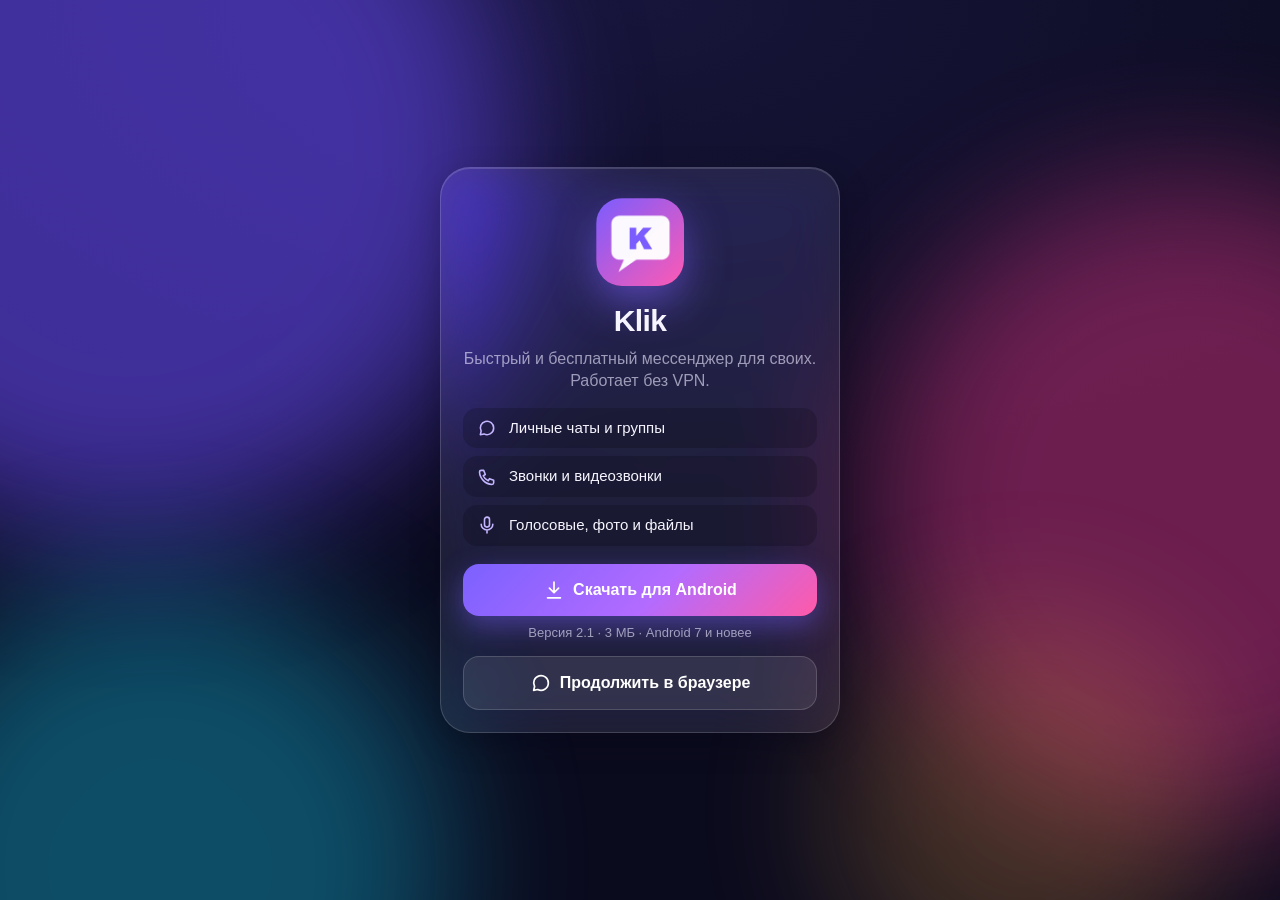
==== commit 63f46887: "Мессенджер переименован в Klik (версия 2.8, APK 2.2) Co-Authored-By: Claude Opus 5.5 <noreply@anthro" ====
--- a/chat/index.html
+++ b/chat/index.html
@@ -3,7 +3,7 @@
 <head>
 <meta charset="utf-8">
 <meta name="viewport" content="width=device-width, initial-scale=1, viewport-fit=cover, interactive-widget=resizes-content">
-<title>KAMOX Chat</title>
+<title>Klik</title>
 <meta name="theme-color" content="#0b0b1e">
 <link rel="manifest" href="manifest.webmanifest">
 <link rel="icon" href="icon-192.png">
@@ -11,7 +11,7 @@
 <meta name="apple-mobile-web-app-capable" content="yes">
 <meta name="mobile-web-app-capable" content="yes">
 <meta name="apple-mobile-web-app-status-bar-style" content="black-translucent">
-<meta name="apple-mobile-web-app-title" content="KAMOX Chat">
+<meta name="apple-mobile-web-app-title" content="Klik">
 <link rel="stylesheet" href="app.css">
 </head>
 <body>
@@ -22,7 +22,7 @@
 <section id="sWelcome" class="screen hidden">
   <div class="auth glass welcome">
     <div class="logo"><img src="icon-192.png" alt=""></div>
-    <h1>KAMOX Chat</h1>
+    <h1>Klik</h1>
     <p class="muted">Быстрый и бесплатный мессенджер для своих. Работает без VPN.</p>
     <ul class="feats">
       <li><i data-ic="chat"></i>Личные чаты и группы</li>
@@ -30,11 +30,11 @@
       <li><i data-ic="mic"></i>Голосовые, фото и файлы</li>
     </ul>
     <div id="wAndroid">
-      <a class="btn" id="wApk" href="kamox-chat.apk" download="kamox-chat.apk" type="application/vnd.android.package-archive"><i data-ic="download"></i>Скачать для Android</a>
+      <a class="btn" id="wApk" href="kamox-chat.apk" download="Klik.apk" type="application/vnd.android.package-archive"><i data-ic="download"></i>Скачать для Android</a>
       <p class="muted small">Версия 2.1 · 3 МБ · Android 7 и новее</p>
       <div class="tip glass hidden" id="wInApp"><span class="grow">Вы открыли сайт внутри другого приложения — оно может не дать скачать файл. Откройте в Chrome:</span><a class="chip on" id="wChrome" href="#">Открыть</a></div>
       <ol class="steps hidden" id="wSteps">
-        <li>Откройте скачанный файл <b>kamox-chat.apk</b> (шторка уведомлений или «Загрузки»)</li>
+        <li>Откройте скачанный файл <b>Klik.apk</b> (шторка уведомлений или «Загрузки»)</li>
         <li>Если спросит — разрешите установку из этого источника</li>
         <li>Если появится Play Protect — «Подробнее» → «Всё равно установить»</li>
       </ol>
@@ -49,7 +49,7 @@
   <div class="auth glass">
     <div class="logo bannedIc"><i data-ic="block"></i></div>
     <h1>Аккаунт заблокирован</h1>
-    <p class="muted">Администратор KAMOX Chat заблокировал этот аккаунт. Войти в него пока нельзя.</p>
+    <p class="muted">Администратор Klik заблокировал этот аккаунт. Войти в него пока нельзя.</p>
     <button class="btn ghost" id="bannedOk">Понятно</button>
   </div>
 </section>
@@ -58,7 +58,7 @@
 <section id="sAuth" class="screen hidden">
   <div class="auth glass">
     <div class="logo"><img src="icon-192.png" alt=""></div>
-    <h1>KAMOX Chat</h1>
+    <h1>Klik</h1>
     <p class="muted">Мессенджер для своих</p>
     <div class="seg"><button class="segBtn on" data-mode="login">Вход</button><button class="segBtn" data-mode="register">Регистрация</button><span class="segThumb"></span></div>
     <form id="authForm" novalidate>
@@ -68,7 +68,7 @@
       <button class="btn" id="aBtn">Войти</button>
       <p class="err" id="aErr"></p>
     </form>
-    <a class="btn ghost hidden" id="apkLink" href="kamox-chat.apk" download><i data-ic="download"></i>Скачать приложение для Android</a>
+    <a class="btn ghost hidden" id="apkLink" href="kamox-chat.apk" download="Klik.apk"><i data-ic="download"></i>Скачать приложение для Android</a>
     <p class="muted small hidden" id="iosHint"><i data-ic="share"></i> На iPhone: «Поделиться» → «На экран Домой»</p>
     <button class="linkBtn small muted hidden" id="toWelcome">Скачать приложение · другие способы</button>
   </div>
@@ -79,6 +79,7 @@
   <header class="top glass">
     <button class="avatarBtn" id="meBtn" aria-label="Профиль"></button>
     <h2>Чаты</h2>
+    <button class="icon hidden" id="localBtn" aria-label="Чат без интернета"><i data-ic="wifi"></i></button>
     <button class="icon" id="newChatBtn" aria-label="Новый чат"><i data-ic="edit"></i></button>
   </header>
   <div class="list" id="chatScroll">
@@ -98,6 +99,7 @@
   </header>
   <div class="pad">
     <label class="search glass"><i data-ic="search"></i><input id="userSearch" placeholder="Поиск по нику" autocapitalize="none" spellcheck="false"></label>
+    <button class="rowBtn glass" id="channelMode"><span class="rowIc orange"><i data-ic="megaphone"></i></span><span class="grow">Создать канал</span><i data-ic="next" class="dim"></i></button>
     <button class="rowBtn glass" id="groupMode"><span class="rowIc"><i data-ic="users"></i></span><span class="grow">Создать группу</span><i data-ic="next" class="dim"></i></button>
     <input id="groupTitle" class="field glass hidden" placeholder="Название группы" maxlength="40">
     <div id="picked" class="picked"></div>
@@ -110,10 +112,16 @@
   <header class="top glass">
     <button class="icon" data-back aria-label="Назад"><i data-ic="back"></i></button>
     <div class="chatHead" id="chatHead"></div>
+    <button class="icon" id="chatSearchBtn" aria-label="Поиск по чату"><i data-ic="search"></i></button>
     <button class="icon" id="callAudio" aria-label="Аудиозвонок"><i data-ic="phone"></i></button>
     <button class="icon" id="callVideo" aria-label="Видеозвонок"><i data-ic="video"></i></button>
   </header>
+  <div class="searchBar glass hidden" id="searchBar"><i data-ic="search"></i><input id="chatSearch" placeholder="Поиск по сообщениям" autocomplete="off"><button class="icon" id="searchClose" aria-label="Закрыть"><i data-ic="close"></i></button></div>
+  <div class="searchResults glass hidden" id="searchResults"></div>
+  <div class="pinBar glass hidden" id="pinBar"><span class="pinIc"><i data-ic="pin"></i></span><div class="mid"><b>Закреплённое сообщение</b><span id="pinText"></span></div><button class="icon" id="pinClose" aria-label="Открепить"><i data-ic="close"></i></button></div>
   <div id="msgs" class="msgs"></div>
+  <div class="replyBar glass hidden" id="replyBar"><span class="rbIc" id="rbIc"></span><div class="mid"><b id="rbName"></b><span id="rbText"></span></div><button class="icon" id="rbClose" aria-label="Отменить"><i data-ic="close"></i></button></div>
+  <div class="subBar glass hidden" id="subBar"><span class="dim small">Вы подписаны на канал</span><button class="chip" id="unsubBtn">Отписаться</button></div>
   <div class="composer" id="composer">
     <button class="icon glass" id="attachBtn" aria-label="Прикрепить"><i data-ic="clip"></i></button>
     <input type="file" id="fileInput" hidden>
@@ -183,7 +191,7 @@
       </div>
       <button class="rowBtn danger" id="pLogout"><span class="rowIc red"><i data-ic="logout"></i></span><span class="grow">Выйти</span></button>
     </div>
-    <p class="muted small">KAMOX Chat · версия <span id="appVer"></span></p>
+    <p class="muted small">Klik · версия <span id="appVer"></span></p>
   </div>
 </section>
 
@@ -255,7 +263,7 @@
       <button class="btn" id="devAdd"><i data-ic="qr"></i>Добавить устройство</button>
       <div class="qrBox hidden" id="devQrBox">
         <div class="qr" id="devQr"></div>
-        <p class="small muted">Наведите камеру другого телефона на этот код — откроется KAMOX Chat с уже вписанным ником. Останется ввести пароль.</p>
+        <p class="small muted">Наведите камеру другого телефона на этот код — откроется Klik с уже вписанным ником. Останется ввести пароль.</p>
         <p class="small dim devLink" id="devLink"></p>
         <button class="chip" id="devCopy"><i data-ic="link"></i>Скопировать ссылку</button>
       </div>
@@ -316,6 +324,29 @@
   </div>
 </div>
 
+<!-- Меню чата в списке -->
+<div class="sheetBg hidden" id="chatMenu"><div class="sheet glass"><div class="sheetHead"><b id="chatMenuTitle"></b></div><div id="chatMenuList"></div></div></div>
+<!-- Меню сообщения -->
+<div class="sheetBg hidden" id="msgMenu"><div class="sheet glass"><div class="menuReacts" id="menuReacts"></div><div id="menuList"></div></div></div>
+<!-- Переслать -->
+<div class="sheetBg hidden" id="fwdSheet"><div class="sheet glass tall"><div class="sheetHead"><b>Переслать в…</b><button class="icon" id="fwdClose" aria-label="Закрыть"><i data-ic="close"></i></button></div>
+  <div class="list" id="fwdList"></div>
+  <div class="rowBtn fwdOpt"><span class="grow">Скрыть имя отправителя<br><span class="dim small">Сообщение придёт как будто от вас, без «Переслано от»</span></span><button class="switch" id="fwdHide" aria-label="Скрыть имя отправителя"></button></div>
+  <button class="btn" id="fwdSend" disabled>Переслать</button></div></div>
+<!-- Новый канал -->
+<div class="sheetBg hidden" id="channelSheet"><div class="sheet glass"><div class="sheetHead"><b>Новый канал</b><button class="icon" id="chClose" aria-label="Закрыть"><i data-ic="close"></i></button></div>
+  <p class="dim small cardNote">В канале пишете только вы, остальные читают и ставят реакции. Подписаться можно по ссылке или через поиск.</p>
+  <input class="field" id="chTitle" maxlength="60" placeholder="Название канала">
+  <label class="field handleField">kamox123.github.io/chat#+<input id="chHandle" maxlength="32" placeholder="ssylka_kanala" autocapitalize="none" spellcheck="false"></label>
+  <textarea class="field" id="chAbout" rows="2" maxlength="300" placeholder="Описание (необязательно)"></textarea>
+  <p class="err" id="chErr"></p>
+  <button class="btn" id="chCreate">Создать канал</button></div></div>
+<!-- Карточка канала -->
+<div class="sheetBg hidden" id="chPreview"><div class="sheet glass center">
+  <button class="icon sheetX" id="cpClose" aria-label="Закрыть"><i data-ic="close"></i></button>
+  <div class="bigAvatar" id="cpAvatar"></div><h3 id="cpTitle"></h3><p class="muted small" id="cpHandle"></p><p id="cpAbout" class="cpAbout"></p>
+  <button class="btn" id="cpJoin">Подписаться</button><button class="chip" id="cpLink"><i data-ic="link"></i>Скопировать ссылку</button></div></div>
+
 <div id="viewer" class="viewer hidden"><img id="viewerImg" alt=""></div>
 <div id="toast" class="toast glass hidden"></div>
 <div id="netBar" class="netBar glass hidden"><span class="spin"></span><span id="netText">Нет связи с сервером. Переподключаюсь…</span><button class="chip on hidden" id="netLocal">Чат без интернета</button></div>
--- a/chat/app.css
+++ b/chat/app.css
@@ -330,3 +330,65 @@
 .m.failed { opacity: 1; box-shadow: 0 0 0 2px var(--red) inset; cursor: pointer; }
 .m.failed .time::after { content: 'не отправлено — нажмите'; animation: none; border: 0; width: auto; height: auto; margin-left: 6px; color: #fff; font-weight: 700; }
 .msgs .loading { margin: 22vh auto 0; }
+
+/* как в Telegram: ответ, пересылка, реакции, галочки, закреп, поиск, каналы */
+.m .tick { display: inline-block; margin-left: 3px; vertical-align: -2px; }
+.m .tick svg.ic { width: 14px; height: 14px; stroke-width: 2.2; }
+.m .tick.read { color: #8ff0ff; }
+.m .fwd { font-size: 12.5px; font-weight: 650; opacity: .85; display: flex; align-items: center; gap: 4px; margin-bottom: 3px; }
+.m .fwd svg.ic { width: 14px; height: 14px; }
+.m .quote { border-left: 3px solid rgba(255, 255, 255, .7); background: rgba(0, 0, 0, .18); border-radius: 8px; padding: 4px 8px; margin: 2px 0 5px; cursor: pointer;
+  display: flex; flex-direction: column; font-size: 13.5px; max-width: 100%; }
+.m .quote b { font-size: 12.5px; } .m .quote span { white-space: nowrap; overflow: hidden; text-overflow: ellipsis; opacity: .85; }
+.m.media .quote, .m.media .fwd { margin: 4px 6px; }
+.m.deleted { opacity: .65; } .m.deleted i { font-style: italic; display: inline-flex; align-items: center; gap: 5px; }
+.m.deleted i svg.ic { width: 15px; height: 15px; }
+.reacts { display: flex; flex-wrap: wrap; gap: 4px; margin-top: 5px; clear: both; }
+.rc { display: inline-flex; align-items: center; gap: 4px; padding: 3px 8px 3px 5px; border-radius: 14px; background: rgba(0, 0, 0, .22); font-size: 13px; font-weight: 700; }
+.rc.my { background: rgba(255, 255, 255, .3); box-shadow: inset 0 0 0 1px rgba(255, 255, 255, .5); }
+.rx { width: 18px; height: 18px; display: block; }
+.m.media .reacts, .m.note .reacts { margin: 4px 6px; }
+.m.flash { animation: flash 1.2s ease; } @keyframes flash { 30% { box-shadow: 0 0 0 4px rgba(255, 255, 255, .55); } }
+.m.swipeOk { opacity: .8; }
+.msgs .m { transition: transform .15s; -webkit-touch-callout: none; }
+.replyBar, .pinBar, .searchBar, .subBar { display: flex; align-items: center; gap: 10px; margin: 0 10px 6px; padding: 7px 8px 7px 12px; border-radius: 18px; position: relative; z-index: 2; }
+.replyBar .mid, .pinBar .mid { flex: 1; min-width: 0; display: flex; flex-direction: column; font-size: 13.5px; }
+.replyBar .mid span, .pinBar .mid span { white-space: nowrap; overflow: hidden; text-overflow: ellipsis; color: var(--muted); }
+.replyBar b, .pinBar b { color: #c4b5ff; font-size: 13px; }
+.rbIc, .pinIc { color: #c4b5ff; display: grid; place-items: center; }
+.pinBar { margin-top: 4px; cursor: pointer; }
+.searchBar input { flex: 1; min-width: 0; background: none; border: 0; outline: 0; padding: 6px 0; }
+.searchBar > svg.ic { color: var(--muted); }
+.searchResults { margin: 0 10px 6px; border-radius: 18px; max-height: 45vh; overflow-y: auto; position: relative; z-index: 3; padding: 4px; }
+.subBar { justify-content: space-between; margin-bottom: calc(10px + var(--safeB)); }
+.sheetBg { position: fixed; inset: 0; z-index: 40; background: rgba(5, 4, 15, .55); display: flex; align-items: flex-end; justify-content: center; animation: fadeIn .15s; }
+.sheet { width: min(480px, 100%); border-radius: 26px 26px 0 0; padding: 14px 14px calc(18px + var(--safeB)); display: flex; flex-direction: column; gap: 8px; position: relative;
+  animation: sheetUp .22s cubic-bezier(.2, .8, .2, 1); max-height: 88vh; }
+.sheet.tall { height: 70vh; } .sheet .list { overflow-y: auto; flex: 1; }
+.sheet.center { align-items: center; text-align: center; } .sheet.center h3 { margin: 6px 0 0; font-size: 22px; } .sheet.center .btn { width: 100%; }
+@keyframes sheetUp { from { transform: translateY(40px); opacity: 0; } }
+.sheetHead { display: flex; align-items: center; justify-content: space-between; font-size: 17px; }
+.sheetX { position: absolute; right: 10px; top: 10px; }
+.menuReacts { display: flex; justify-content: space-around; padding: 6px 4px 10px; border-bottom: 1px solid rgba(255, 255, 255, .08); }
+.menuReacts button { width: 46px; height: 46px; border-radius: 50%; display: grid; place-items: center; transition: transform .15s; }
+.menuReacts button:active { transform: scale(1.25); } .menuReacts .rx { width: 32px; height: 32px; }
+.mItem { display: flex; align-items: center; gap: 14px; width: 100%; padding: 12px 10px; border-radius: 14px; font-weight: 600; text-align: left; }
+.mItem:active { background: var(--glass2); } .mItem.danger { color: var(--red); }
+.handleField { display: flex; align-items: center; gap: 2px; font-size: 14px; color: var(--muted); }
+.handleField input { flex: 1; min-width: 0; background: none; border: 0; outline: 0; color: var(--text); font-size: 15px; }
+.cpAbout { margin: 4px 0 8px; white-space: pre-wrap; }
+.chatHead .s.typing { color: var(--green); }
+.item .t svg.ic { width: 16px; height: 16px; vertical-align: -2px; margin-right: 4px; color: #ffae42; }
+
+#fwdList .item .check { margin-left: auto; }
+#fwdList .item.sel { background: rgba(123, 97, 255, .22); }
+#fwdList .item.sel .check { background: var(--grad); border-color: transparent; }
+.fwdOpt { margin-top: 0; } #fwdSend:disabled { opacity: .45; }
+.item .t svg.ic { display: inline-block; }
+
+/* закреплённые и «без звука» чаты */
+.item.pinned { background: rgba(255, 255, 255, .04); }
+.item .t svg.ic + span, .item .t > svg.ic:last-child { margin-left: 4px; }
+.item .t > svg.ic:last-child { color: var(--dim); }
+.badge.muted { background: rgba(255, 255, 255, .25) !important; box-shadow: none !important; }
+.pinMark svg.ic { width: 15px; height: 15px; color: var(--dim); }
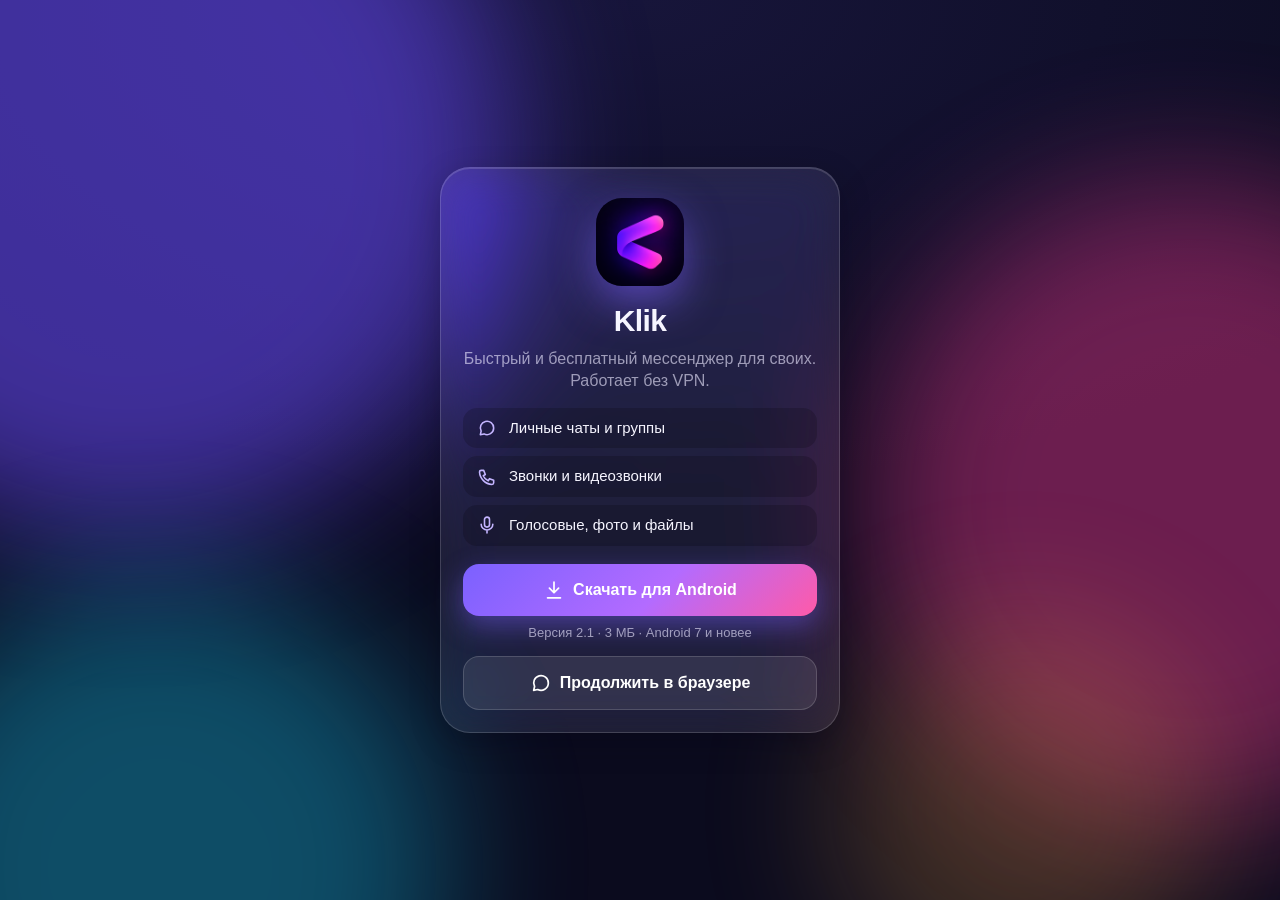
==== commit ffe05aee: "Без приближения по двойному тапу; в приложении — понятная подсказка про уведомления (3.0) Co-Authore" ====
--- a/chat/index.html
+++ b/chat/index.html
@@ -2,7 +2,7 @@
 <html lang="ru">
 <head>
 <meta charset="utf-8">
-<meta name="viewport" content="width=device-width, initial-scale=1, viewport-fit=cover, interactive-widget=resizes-content">
+<meta name="viewport" content="width=device-width, initial-scale=1, maximum-scale=1, user-scalable=no, viewport-fit=cover, interactive-widget=resizes-content">
 <title>Klik</title>
 <meta name="theme-color" content="#0b0b1e">
 <link rel="manifest" href="manifest.webmanifest">
@@ -284,6 +284,7 @@
     <button class="icon" id="admReload" aria-label="Обновить"><i data-ic="refresh"></i></button>
   </header>
   <div class="list admin">
+    <div class="admLoad glass" id="admLoad"></div>
     <div class="admStats" id="admStats"></div>
     <div class="seg mini" id="admTabs"><button class="segBtn on" data-tab="users">Пользователи</button><button class="segBtn" data-tab="groups">Группы</button></div>
     <label class="search glass"><i data-ic="search"></i><input id="admSearch" placeholder="Поиск по нику, имени, названию" autocapitalize="none" spellcheck="false"></label>
--- a/chat/app.css
+++ b/chat/app.css
@@ -392,3 +392,17 @@
 .item .t > svg.ic:last-child { color: var(--dim); }
 .badge.muted { background: rgba(255, 255, 255, .25) !important; box-shadow: none !important; }
 .pinMark svg.ic { width: 15px; height: 15px; color: var(--dim); }
+
+/* админ-панель: нагрузка */
+.admLoad { border-radius: 20px; padding: 14px; display: flex; flex-direction: column; gap: 12px; }
+.admLoad .lHead { font-weight: 800; font-size: 17px; }
+.lBar .lTop { display: flex; justify-content: space-between; gap: 10px; font-size: 14px; margin-bottom: 6px; }
+.lBar .lTop b { white-space: nowrap; }
+.lTrack { height: 8px; border-radius: 6px; background: rgba(255, 255, 255, .1); overflow: hidden; }
+.lTrack i { display: block; height: 100%; border-radius: 6px; }
+.lTrack i.ok { background: #34c759; } .lTrack i.warn { background: #ffcc00; } .lTrack i.red { background: #ff3b30; }
+.lNote { font-size: 12px; color: var(--muted); margin-top: 5px; }
+.lFoot { margin: 0; }
+
+/* без приближения по двойному тапу (картинки и рисунки увеличиваются своими жестами) */
+html, body, button, a, input, textarea, .m { touch-action: manipulation; }
